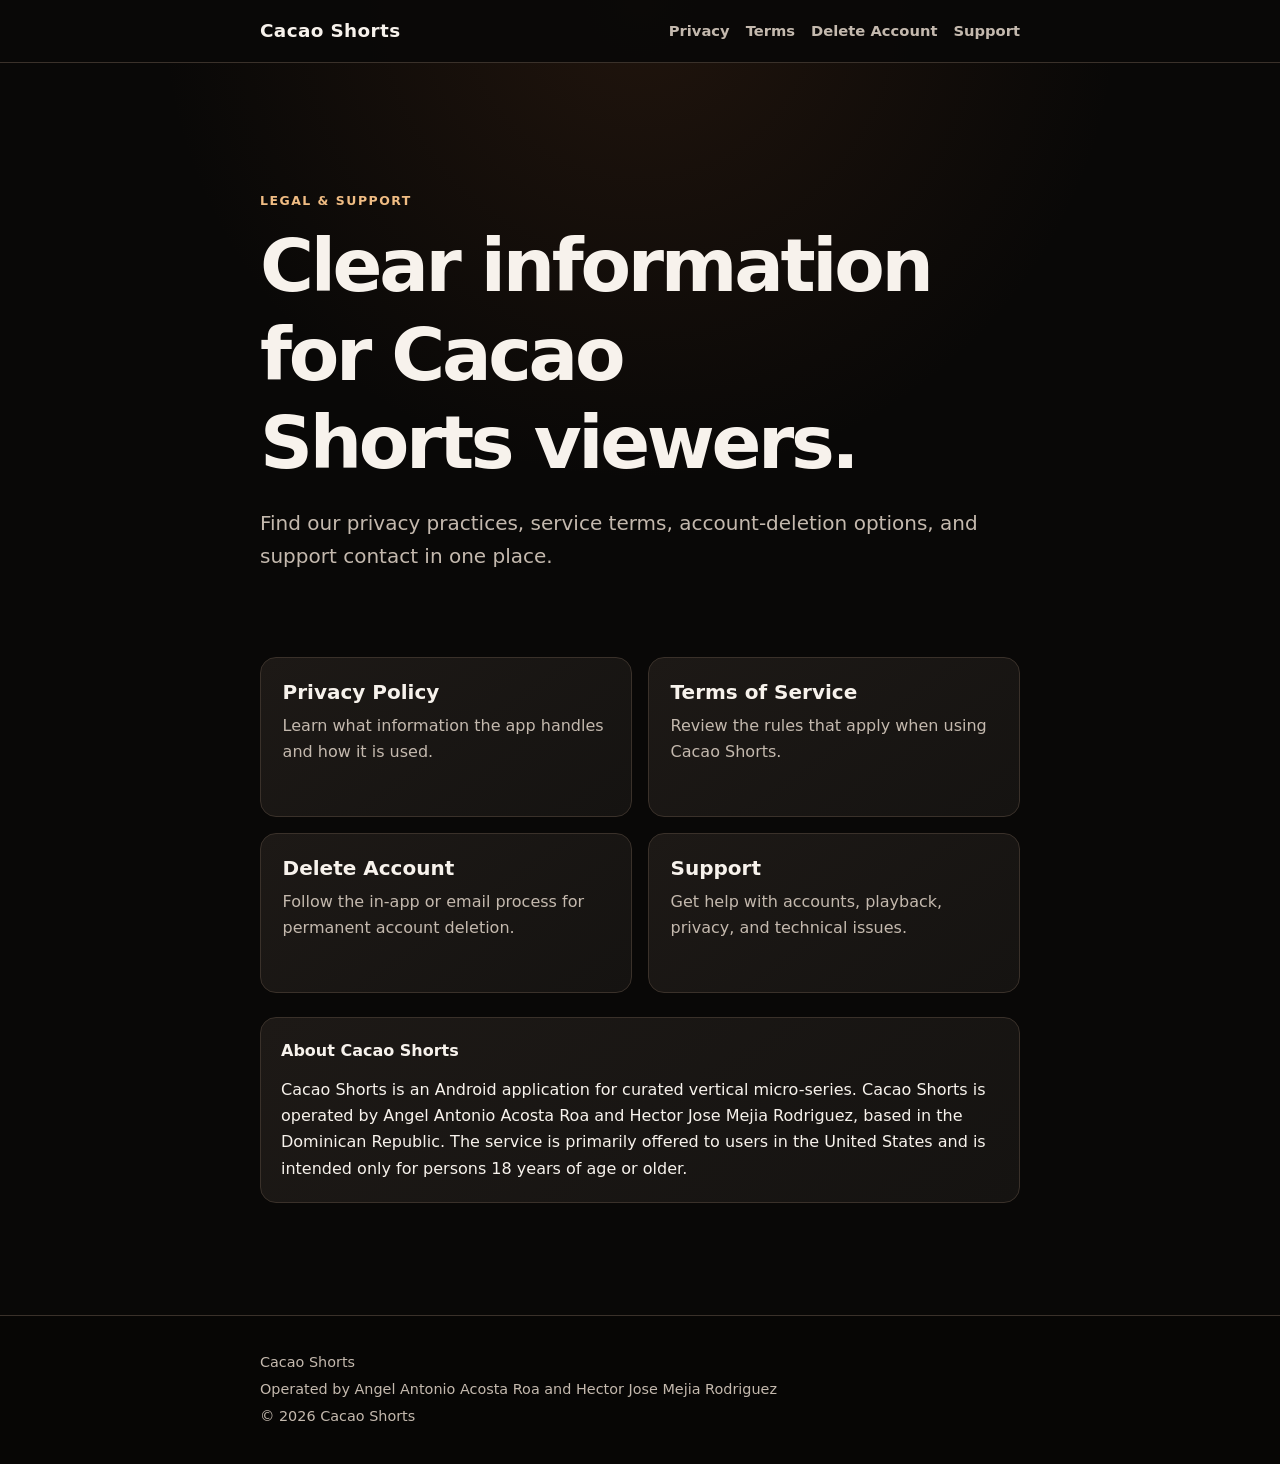
==== index.html @ 41c4245c "feat: publish Cacao Shorts legal site" ====
<!doctype html>
<html lang="en">
<head>
  <meta charset="utf-8">
  <meta name="viewport" content="width=device-width, initial-scale=1">
  <meta name="description" content="Legal, privacy, account deletion, and support resources for Cacao Shorts.">
  <link rel="canonical" href="https://cacaoshorts.github.io/">
  <link rel="stylesheet" href="assets/styles.css">
  <title>Cacao Shorts — Legal and Support</title>
</head>
<body>
  <a class="skip-link" href="#main-content">Skip to content</a>
  <header class="site-header">
    <div class="header-inner">
      <a class="brand" href="./" aria-current="page">Cacao Shorts</a>
      <nav class="site-nav" aria-label="Legal and support navigation">
        <a href="privacy/">Privacy</a>
        <a href="terms/">Terms</a>
        <a href="delete-account/">Delete Account</a>
        <a href="support/">Support</a>
      </nav>
    </div>
  </header>

  <main id="main-content" class="page">
    <section class="hero">
      <p class="eyebrow">Legal &amp; Support</p>
      <h1>Clear information for Cacao Shorts viewers.</h1>
      <p class="lede">
        Find our privacy practices, service terms, account-deletion options,
        and support contact in one place.
      </p>
    </section>

    <section class="card-grid" aria-label="Public resources">
      <a class="resource-card" href="privacy/">
        <h2>Privacy Policy</h2>
        <p>Learn what information the app handles and how it is used.</p>
      </a>
      <a class="resource-card" href="terms/">
        <h2>Terms of Service</h2>
        <p>Review the rules that apply when using Cacao Shorts.</p>
      </a>
      <a class="resource-card" href="delete-account/">
        <h2>Delete Account</h2>
        <p>Follow the in-app or email process for permanent account deletion.</p>
      </a>
      <a class="resource-card" href="support/">
        <h2>Support</h2>
        <p>Get help with accounts, playback, privacy, and technical issues.</p>
      </a>
    </section>

    <section class="callout">
      <p><strong>About Cacao Shorts</strong></p>
      <p>
        Cacao Shorts is an Android application for curated vertical
        micro-series. Cacao Shorts is operated by Angel Antonio Acosta Roa and
        Hector Jose Mejia Rodriguez, based in the Dominican Republic. The
        service is primarily offered to users in the United States and is
        intended only for persons 18 years of age or older.
      </p>
    </section>
  </main>

  <footer class="site-footer">
    <div class="footer-inner">
      <p>Cacao Shorts</p>
      <p>Operated by Angel Antonio Acosta Roa and Hector Jose Mejia Rodriguez</p>
      <p>© 2026 Cacao Shorts</p>
    </div>
  </footer>
</body>
</html>
---- assets/styles.css ----
:root {
  color-scheme: dark;
  --background: #090807;
  --surface: #151311;
  --surface-raised: #1d1916;
  --text: #f7f2ec;
  --muted: #c4b9ae;
  --accent: #e3a566;
  --accent-strong: #f0bc83;
  --border: #3a312a;
  --danger: #ef8d82;
  --content-width: 760px;
}

* {
  box-sizing: border-box;
}

html {
  scroll-behavior: smooth;
}

body {
  min-width: 280px;
  margin: 0;
  background:
    radial-gradient(circle at top, rgba(116, 65, 34, 0.22), transparent 30rem),
    var(--background);
  color: var(--text);
  font-family: system-ui, -apple-system, BlinkMacSystemFont, "Segoe UI", sans-serif;
  font-size: 16px;
  line-height: 1.65;
}

a {
  color: var(--accent-strong);
  text-underline-offset: 0.18em;
}

a:hover {
  color: #ffd2a5;
}

a:focus-visible,
button:focus-visible {
  outline: 3px solid var(--accent-strong);
  outline-offset: 4px;
}

.skip-link {
  position: absolute;
  top: -5rem;
  left: 1rem;
  z-index: 10;
  padding: 0.75rem 1rem;
  border-radius: 0.5rem;
  background: var(--text);
  color: var(--background);
}

.skip-link:focus {
  top: 1rem;
}

.site-header {
  border-bottom: 1px solid var(--border);
  background: rgba(9, 8, 7, 0.92);
}

.header-inner,
.page,
.footer-inner {
  width: min(100% - 2rem, var(--content-width));
  margin-inline: auto;
}

.header-inner {
  display: flex;
  align-items: center;
  justify-content: space-between;
  gap: 1rem;
  padding-block: 1rem;
}

.brand {
  color: var(--text);
  font-size: 1.15rem;
  font-weight: 800;
  letter-spacing: 0.02em;
  text-decoration: none;
}

.site-nav {
  display: flex;
  flex-wrap: wrap;
  justify-content: flex-end;
  gap: 0.45rem 1rem;
}

.site-nav a {
  color: var(--muted);
  font-size: 0.92rem;
  font-weight: 650;
  text-decoration: none;
}

.site-nav a[aria-current="page"],
.site-nav a:hover {
  color: var(--text);
}

.page {
  padding-block: clamp(2.5rem, 8vw, 5.5rem);
}

.hero {
  padding-block: clamp(1rem, 4vw, 2.5rem) clamp(2.25rem, 6vw, 4.5rem);
}

.eyebrow {
  margin: 0 0 0.65rem;
  color: var(--accent-strong);
  font-size: 0.78rem;
  font-weight: 800;
  letter-spacing: 0.12em;
  text-transform: uppercase;
}

h1,
h2,
h3 {
  line-height: 1.2;
  text-wrap: balance;
}

h1 {
  max-width: 18ch;
  margin: 0;
  font-size: clamp(2.15rem, 8vw, 4.6rem);
  letter-spacing: -0.045em;
}

h2 {
  margin: 2.8rem 0 0.8rem;
  font-size: clamp(1.4rem, 4vw, 1.9rem);
}

h3 {
  margin: 1.7rem 0 0.55rem;
  font-size: 1.12rem;
}

p,
ul,
ol {
  margin-block: 0.75rem;
}

ul,
ol {
  padding-left: 1.35rem;
}

li + li {
  margin-top: 0.45rem;
}

.lede {
  max-width: 62ch;
  margin-top: 1.25rem;
  color: var(--muted);
  font-size: clamp(1.05rem, 3vw, 1.25rem);
}

.effective-date {
  margin-top: 1rem;
  color: var(--muted);
  font-size: 0.95rem;
}

.card-grid {
  display: grid;
  grid-template-columns: repeat(2, minmax(0, 1fr));
  gap: 1rem;
}

.resource-card,
.callout,
.method {
  border: 1px solid var(--border);
  border-radius: 1rem;
  background: linear-gradient(145deg, var(--surface-raised), var(--surface));
}

.resource-card {
  display: block;
  min-height: 10rem;
  padding: 1.35rem;
  color: var(--text);
  text-decoration: none;
}

.resource-card:hover {
  border-color: #76543a;
  color: var(--text);
  transform: translateY(-2px);
}

.resource-card h2,
.resource-card h3 {
  margin: 0 0 0.55rem;
  font-size: 1.25rem;
}

.resource-card p {
  margin: 0;
  color: var(--muted);
}

.callout,
.method {
  margin-block: 1.5rem;
  padding: 1.25rem;
}

.callout strong,
.method h2 {
  color: var(--text);
}

.callout p:first-child,
.method h2:first-child {
  margin-top: 0;
}

.callout p:last-child,
.method p:last-child,
.method ul:last-child,
.method ol:last-child {
  margin-bottom: 0;
}

.warning {
  border-color: #71413b;
}

.warning strong {
  color: var(--danger);
}

.button {
  display: inline-block;
  margin-top: 0.75rem;
  padding: 0.8rem 1.05rem;
  border: 1px solid var(--accent);
  border-radius: 0.65rem;
  background: var(--accent);
  color: #20130a;
  font-weight: 800;
  text-decoration: none;
}

.button:hover {
  background: var(--accent-strong);
  color: #20130a;
}

.site-footer {
  border-top: 1px solid var(--border);
  background: #070605;
}

.footer-inner {
  padding-block: 2rem;
  color: var(--muted);
  font-size: 0.9rem;
}

.footer-inner p {
  margin: 0.2rem 0;
}

@media (max-width: 640px) {
  .header-inner {
    align-items: flex-start;
    flex-direction: column;
  }

  .site-nav {
    justify-content: flex-start;
  }

  .card-grid {
    grid-template-columns: 1fr;
  }

  .resource-card {
    min-height: 0;
  }
}

@media (prefers-reduced-motion: reduce) {
  html {
    scroll-behavior: auto;
  }

  *,
  *::before,
  *::after {
    transition-duration: 0.01ms !important;
  }
}
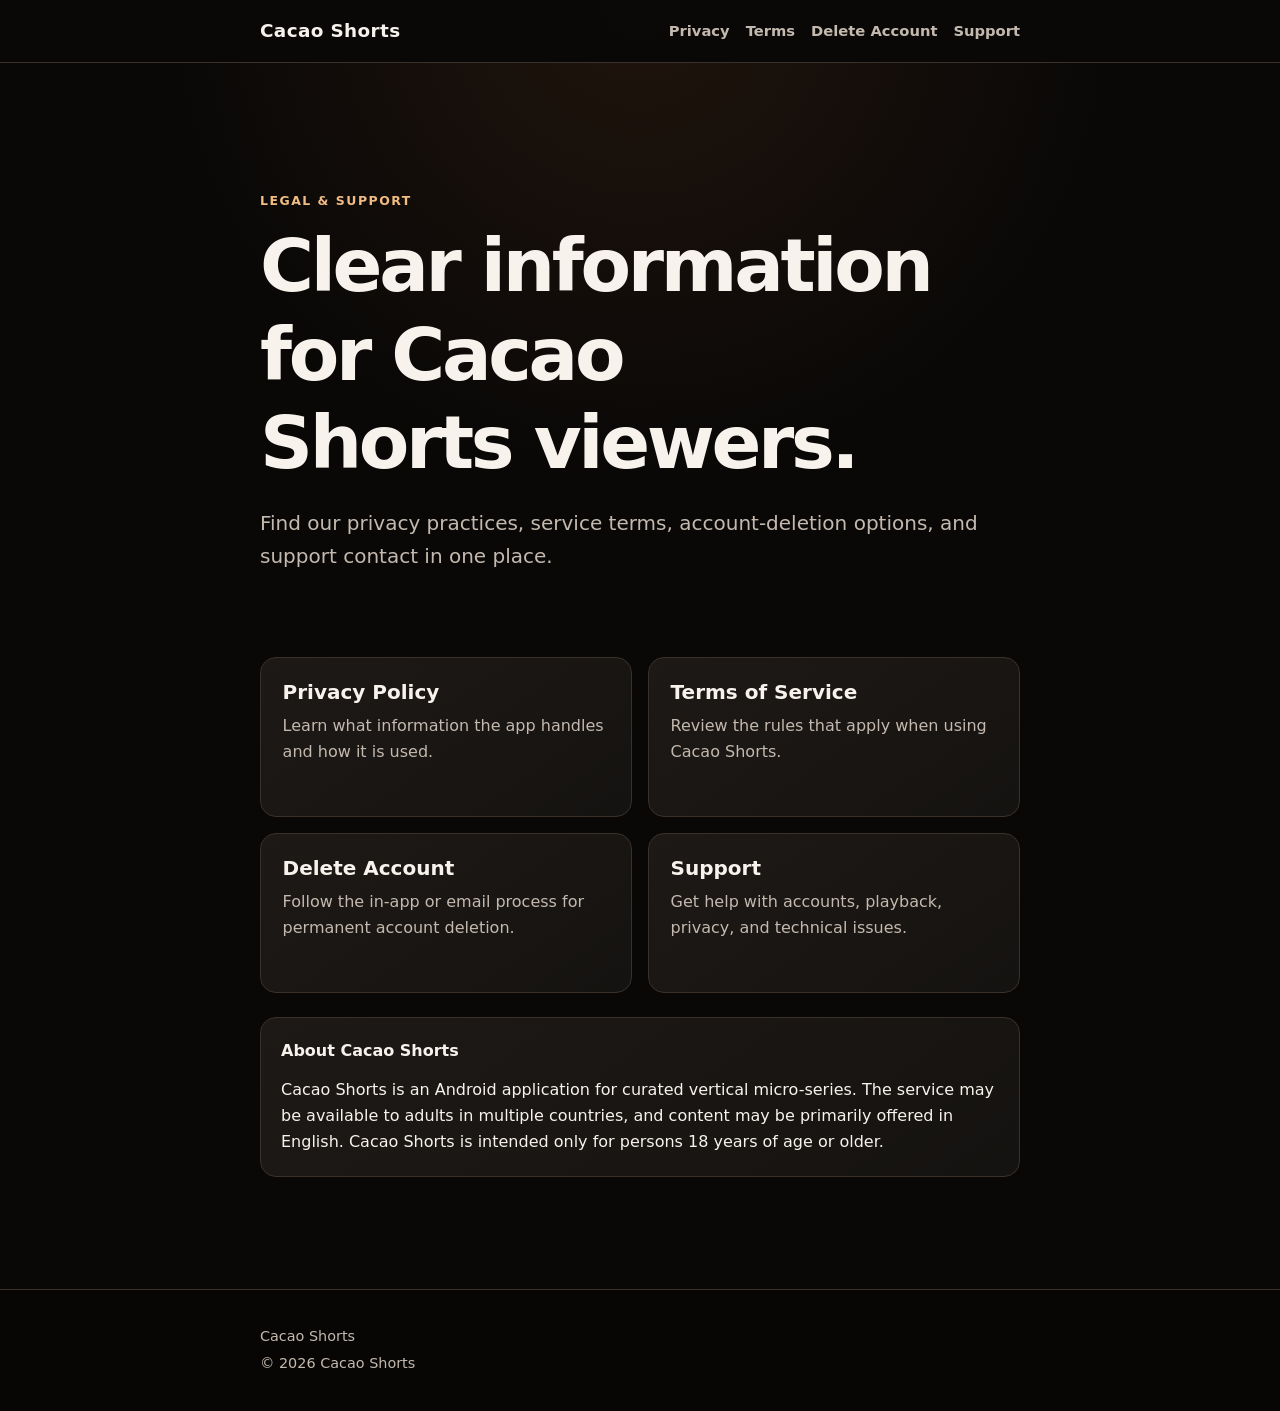
==== commit 558d9024: "privacy: simplify public operator information" ====
--- a/index.html
+++ b/index.html
@@ -55,10 +55,9 @@
       <p><strong>About Cacao Shorts</strong></p>
       <p>
         Cacao Shorts is an Android application for curated vertical
-        micro-series. Cacao Shorts is operated by Angel Antonio Acosta Roa and
-        Hector Jose Mejia Rodriguez, based in the Dominican Republic. The
-        service is primarily offered to users in the United States and is
-        intended only for persons 18 years of age or older.
+        micro-series. The service may be available to adults in multiple
+        countries, and content may be primarily offered in English. Cacao
+        Shorts is intended only for persons 18 years of age or older.
       </p>
     </section>
   </main>
@@ -66,7 +65,6 @@
   <footer class="site-footer">
     <div class="footer-inner">
       <p>Cacao Shorts</p>
-      <p>Operated by Angel Antonio Acosta Roa and Hector Jose Mejia Rodriguez</p>
       <p>© 2026 Cacao Shorts</p>
     </div>
   </footer>
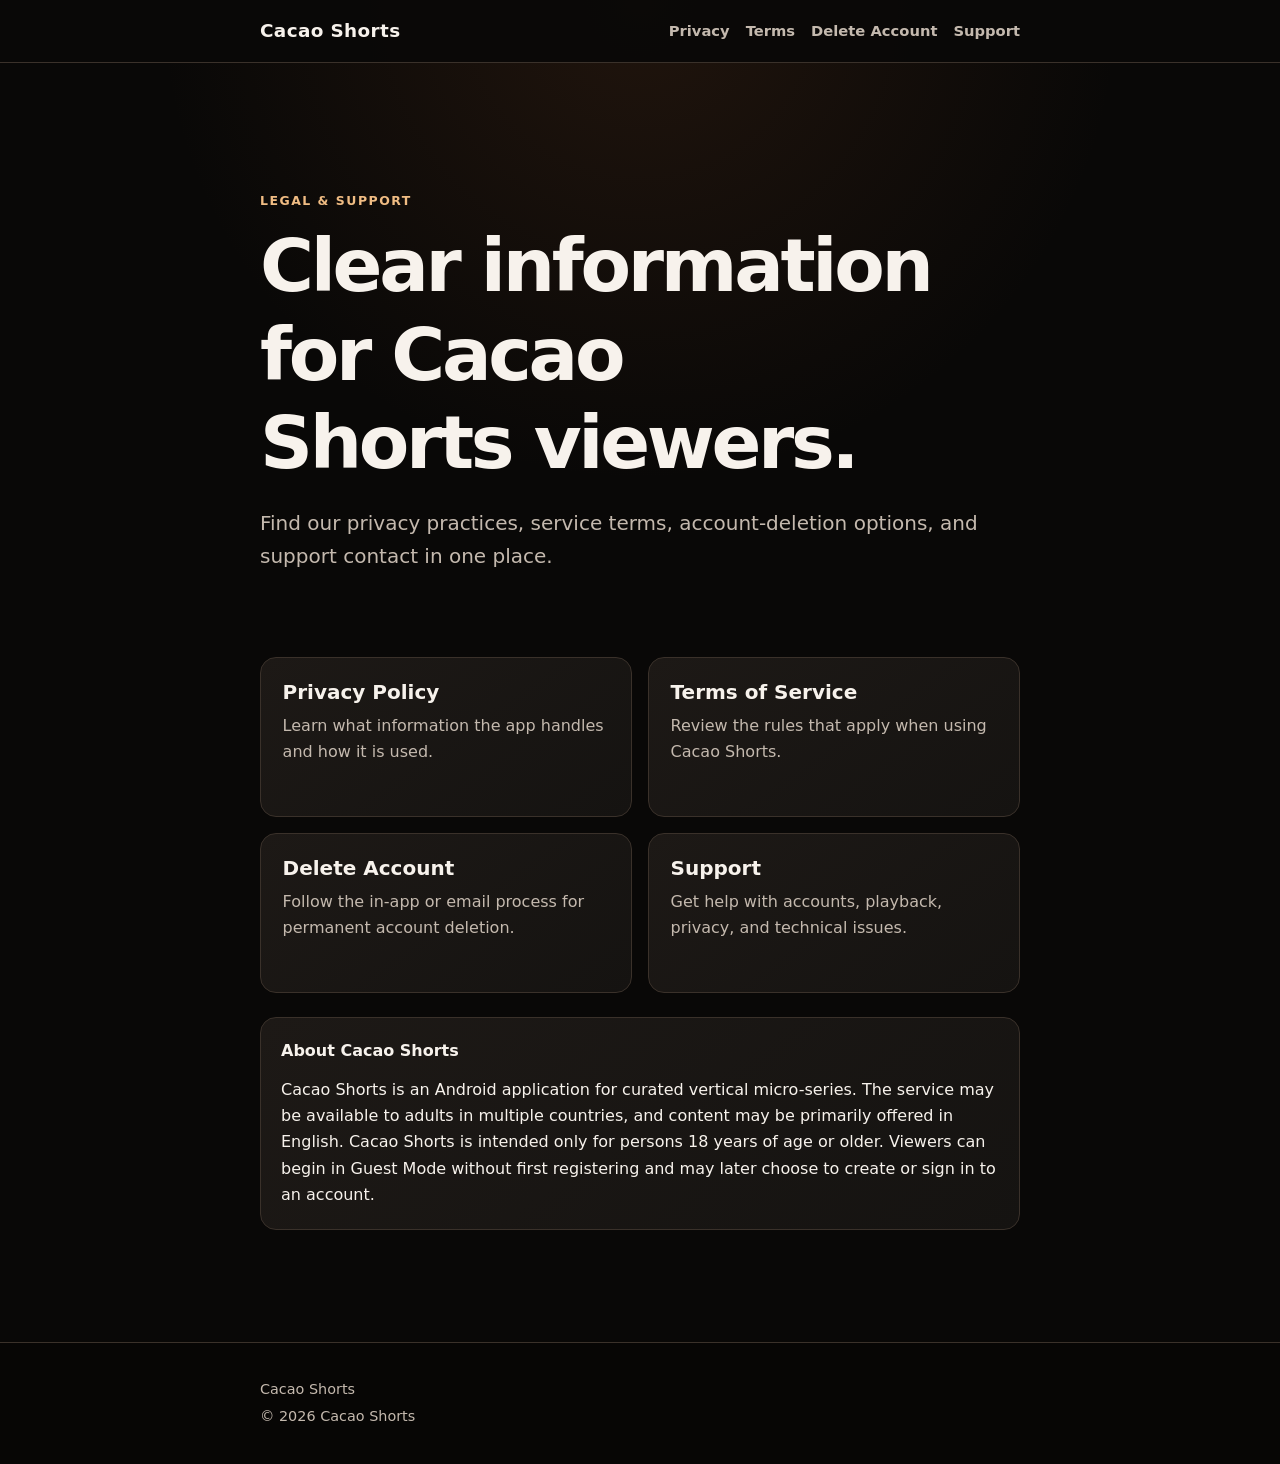
==== commit 672ee636: "docs: update privacy disclosures for guest mode" ====
--- a/index.html
+++ b/index.html
@@ -57,7 +57,9 @@
         Cacao Shorts is an Android application for curated vertical
         micro-series. The service may be available to adults in multiple
         countries, and content may be primarily offered in English. Cacao
-        Shorts is intended only for persons 18 years of age or older.
+        Shorts is intended only for persons 18 years of age or older. Viewers
+        can begin in Guest Mode without first registering and may later choose
+        to create or sign in to an account.
       </p>
     </section>
   </main>
